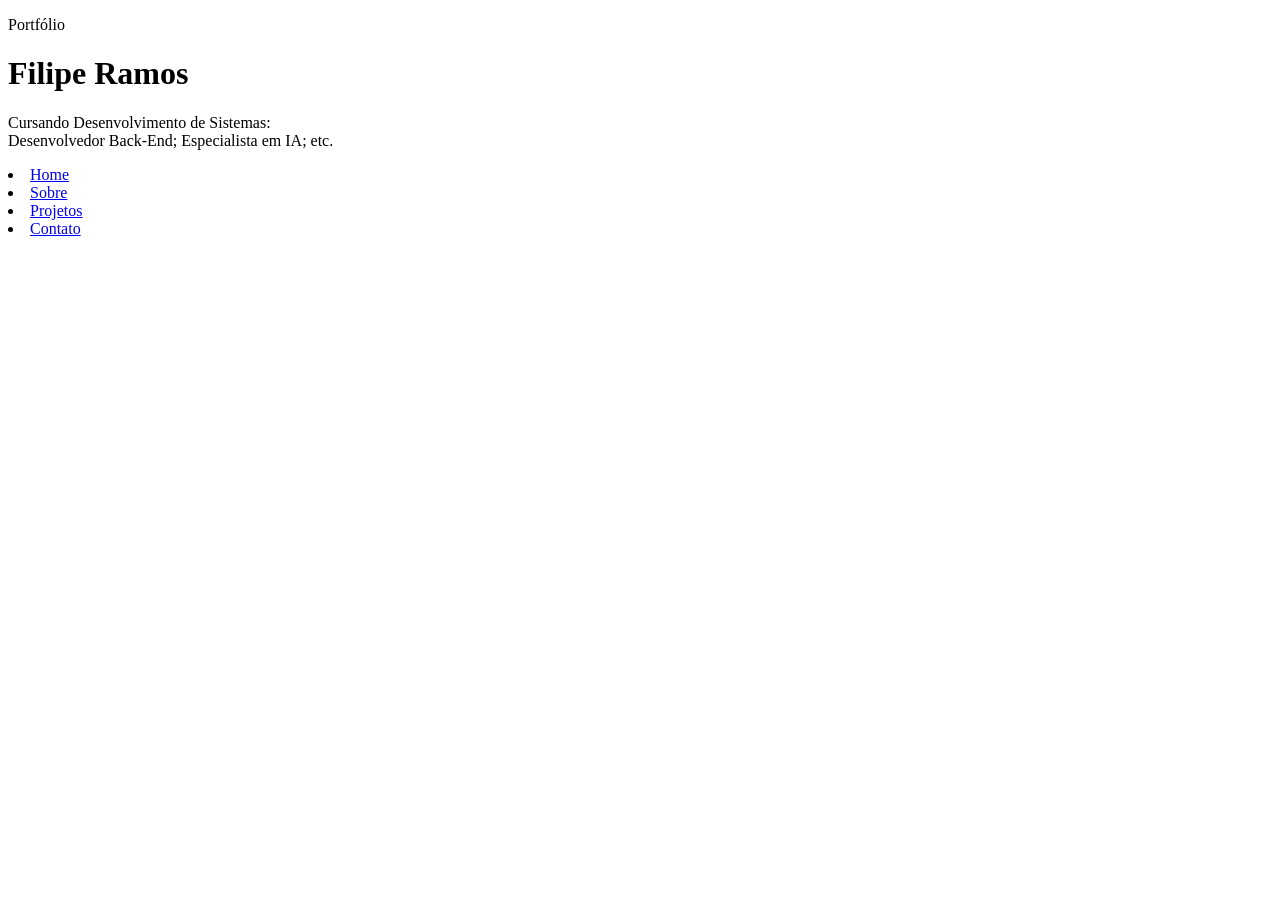
==== index.html @ 6302bd22 "Criação da estrutura inicial do projeto de portfólio" ====
<!DOCTYPE html>
<html lang="en">
<head>
    <meta charset="UTF-8">
    <meta name="viewport" content="width=device-width, initial-scale=1.0">
    <title>Filipe Ramos | Portfólio</title>
    <link rel="stylesheet" href="./style/style.css">
</head>
<body>

    <header class="cabecalho">
        <div class="container">
            <p class="etiqueta">Portfólio</p>

            <h1>Filipe Ramos</h1>

            <p class="subtitulo">
                Cursando Desenvolvimento de Sistemas: <br>
                Desenvolvedor Back-End;
                Especialista em IA;
                etc.
            </p>

            <nav class="menu-principal">
                <li><a class="menu-link" href="index.html">Home</a></li>
                <li><a class="menu-link" href="./pages/sobre.html">Sobre</a></li>
                <li><a class="menu-link" href="./pages/projetos.html">Projetos</a></li>
                <li><a class="menu-link" href="./pages/contato.html">Contato</a></li>
            </nav>

        </div>
    </header>

</body>
</html>
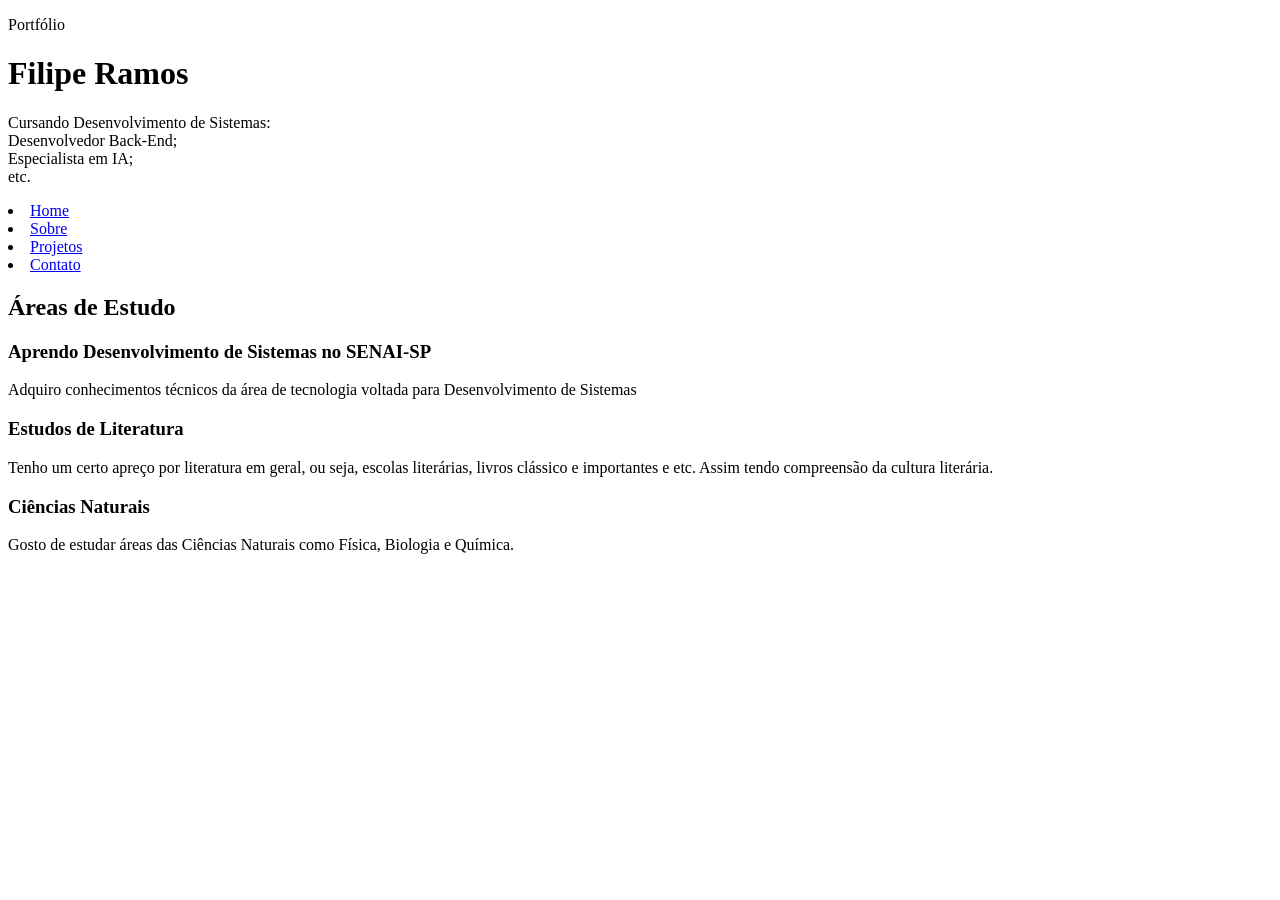
==== commit 7ab7d66a: "Estrutura atualizada" ====
--- a/index.html
+++ b/index.html
@@ -16,8 +16,8 @@
 
             <p class="subtitulo">
                 Cursando Desenvolvimento de Sistemas: <br>
-                Desenvolvedor Back-End;
-                Especialista em IA;
+                Desenvolvedor Back-End; <br>
+                Especialista em IA; <br>
                 etc.
             </p>
 
@@ -31,5 +31,41 @@
         </div>
     </header>
 
+    <main>
+        <section class="secao">
+            <div class="container">
+                <h2 class="titulo-secao">Áreas de Estudo</h2>
+                <div class="grade-cards">
+                    <article class="card">
+                        <h3>Aprendo Desenvolvimento de Sistemas no SENAI-SP</h3>
+                        <p>
+                            Adquiro conhecimentos técnicos da área de tecnologia voltada para 
+                            Desenvolvimento de Sistemas 
+                        </p>
+                    </article>
+                    <article class="card">
+                        <h3>Estudos de Literatura</h3>
+                        <p>
+                            Tenho um certo apreço por literatura em geral, ou seja,
+                            escolas literárias, livros clássico e importantes e etc.
+                            Assim tendo compreensão da cultura literária.
+                        </p>
+                    </article>
+                    <article class="card">
+                        <h3>Ciências Naturais</h3>
+                        <p>
+                            Gosto de estudar áreas das Ciências Naturais como Física,
+                            Biologia e Química.
+                        </p>
+                    </article>
+                </div>
+            </div>
+        </section>
+    </main>
+
 </body>
-</html>+</html>
+
+
+
+
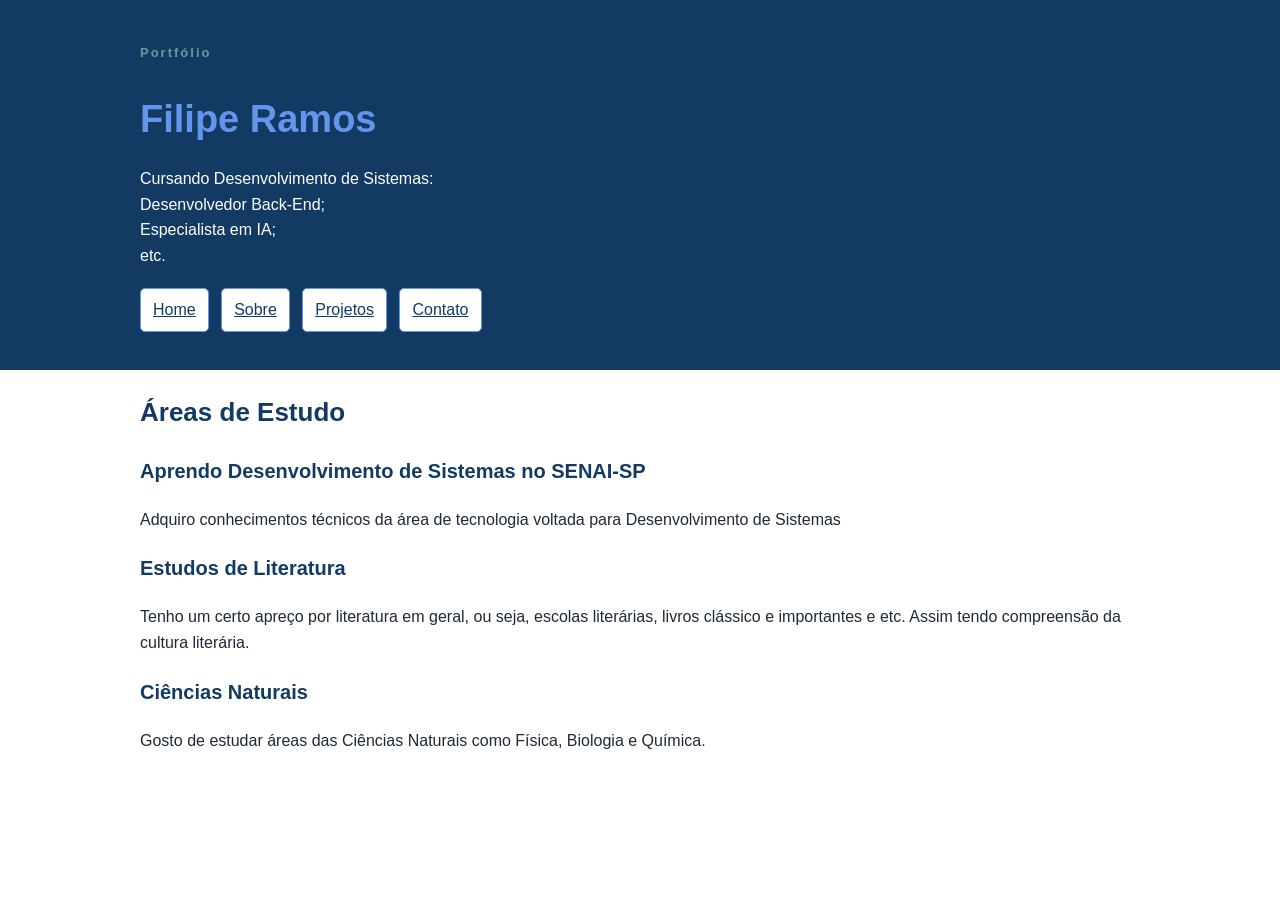
==== commit 1b5dec03: "Estilização do header" ====
--- a/index.html
+++ b/index.html
@@ -21,11 +21,14 @@
                 etc.
             </p>
 
+            
             <nav class="menu-principal">
-                <li><a class="menu-link" href="index.html">Home</a></li>
-                <li><a class="menu-link" href="./pages/sobre.html">Sobre</a></li>
-                <li><a class="menu-link" href="./pages/projetos.html">Projetos</a></li>
-                <li><a class="menu-link" href="./pages/contato.html">Contato</a></li>
+                <ul class="menu-lista">
+                    <li><a class="menu-link" href="index.html">Home</a></li>
+                    <li><a class="menu-link" href="./pages/sobre.html">Sobre</a></li>
+                    <li><a class="menu-link" href="./pages/projetos.html">Projetos</a></li>
+                    <li><a class="menu-link" href="./pages/contato.html">Contato</a></li>
+                </ul>   
             </nav>
 
         </div>
--- a/style/style.css
+++ b/style/style.css
@@ -0,0 +1,89 @@
+*{
+    box-sizing: border-box;
+    
+}
+
+body{
+    margin: 0;
+
+    background-color: white;
+    color: #1f2937;
+
+    font-family: Arial, Helvetica, sans-serif;
+    font-size: 16px;
+    line-height: 1.6;
+}
+
+h2, h3{
+    color: #123a63;
+}
+
+h1{
+    color:cornflowerblue;
+    font-size: 38px;
+    margin-bottom: 10px;
+}
+
+h2{
+    font-size: 26px;
+}
+
+h3{
+    font-size: 20px;
+}
+
+a{
+    color: blue;
+}
+
+.container{
+    width: 90%;
+    max-width: 1000px;
+
+    margin: 0 auto;
+}
+
+.cabecalho{
+    background-color: #123a63;
+    color: white;
+    padding: 30px 0;
+}
+
+.etiqueta{
+    margin-bottom: 5px;
+    color: cadetblue;
+    font-size: 13px;
+    font-weight: bold;
+    letter-spacing: 2px;
+}
+
+.subtitulo{
+    max-width: 700px;
+}
+
+.menu-lista{
+    margin: 20px 0 0;
+    padding: 0;
+    list-style: none;
+}
+
+.menu-lista li{
+    display: inline-block;
+    margin-right: 8px;
+    margin-bottom: 8px;
+}
+
+.menu-link{
+    display: inline-block;
+    padding: 8px 12px;
+    background-color: white;
+    color: #123a63;
+    border: 1px solid cornflowerblue;
+    border-radius: 5px;
+
+}
+
+a:hover{
+    color: blueviolet;
+}
+
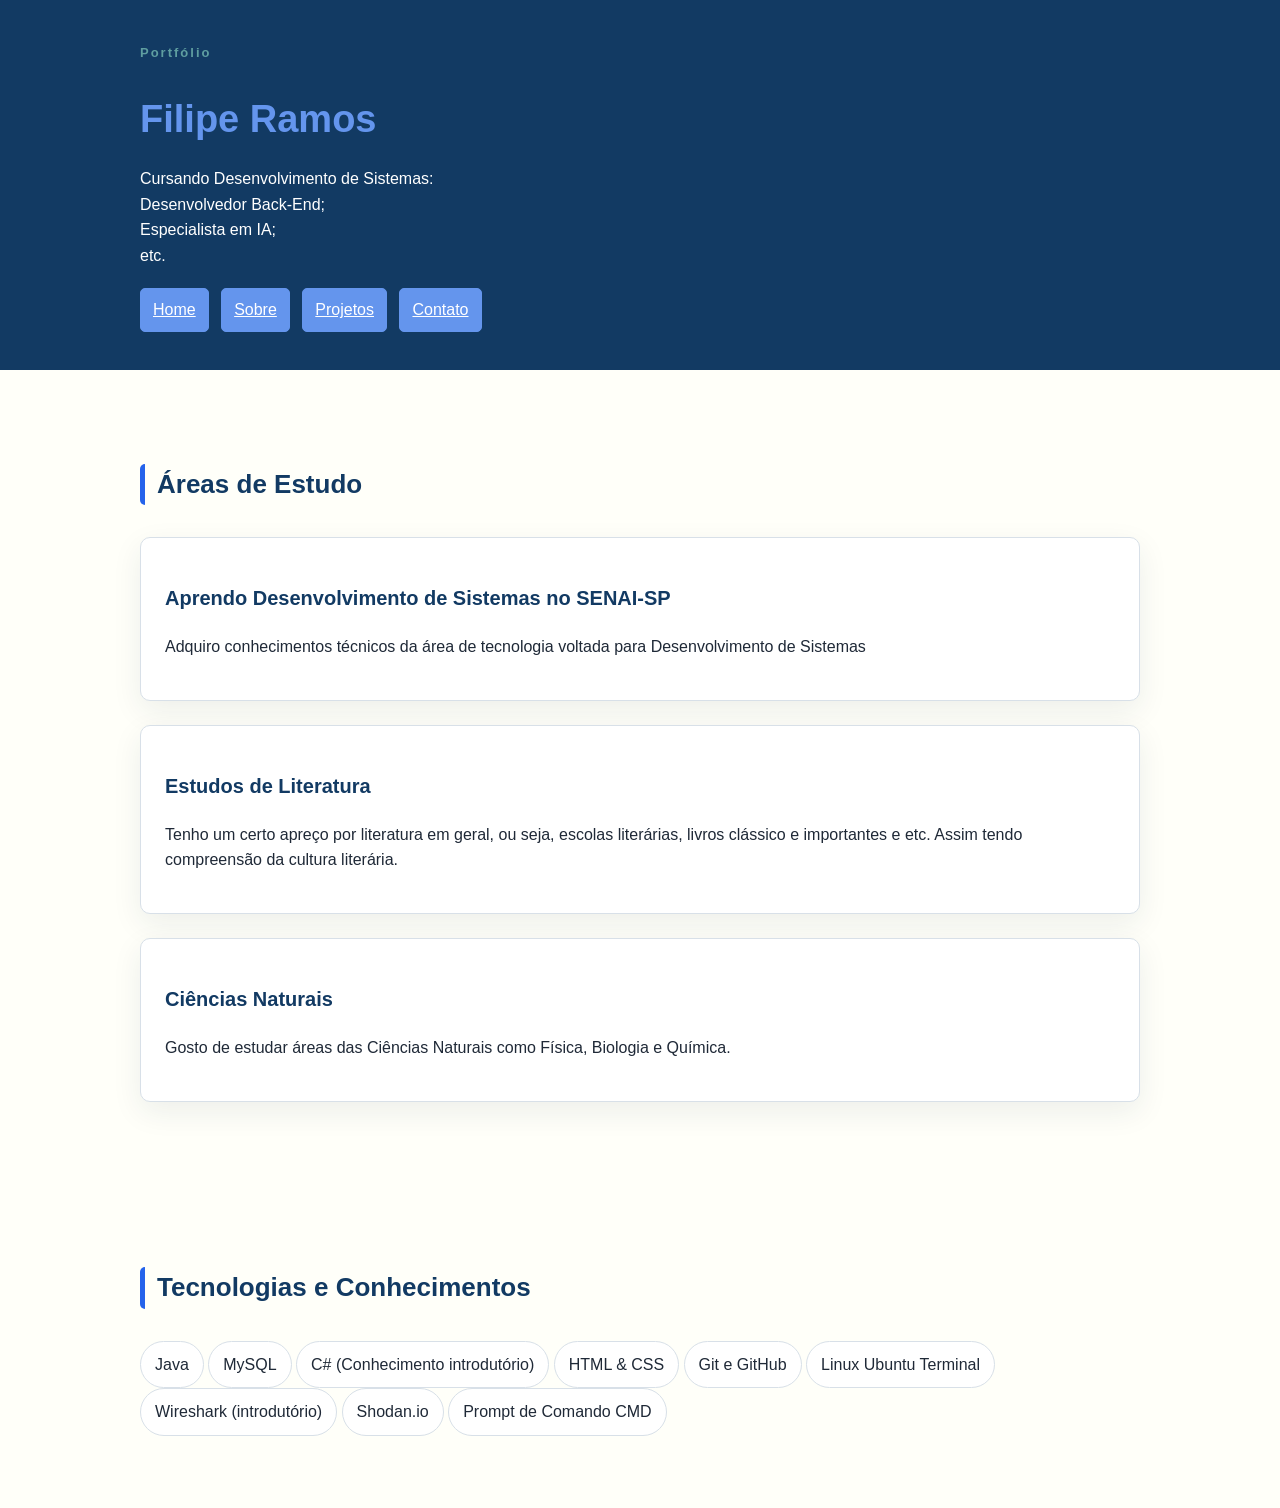
==== commit 3dc90837: "Estilização do conteúdo da página" ====
--- a/index.html
+++ b/index.html
@@ -64,7 +64,27 @@
                 </div>
             </div>
         </section>
+        <section class="secao secao-tecnologias">
+            <div class="container">
+                <h2 class="titulo-secao">Tecnologias e Conhecimentos</h2>
+                <ul class="lista-tecnologias">
+                    <li>Java</li>
+                    <li>MySQL</li>
+                    <li>C# (Conhecimento introdutório)</li>
+                    <li>HTML & CSS</li>
+                    <li>Git e GitHub</li>
+                    <li>Linux Ubuntu Terminal</li>
+                    <li>Wireshark (introdutório)</li>
+                    <li>Shodan.io</li>
+                    <li>Prompt de Comando CMD</li>
+                </ul>
+            </div>
+        </section>
     </main>
+
+    <footer>
+        
+    </footer>
 
 </body>
 </html>
--- a/style/style.css
+++ b/style/style.css
@@ -6,7 +6,7 @@
 body{
     margin: 0;
 
-    background-color: white;
+    background-color: #fffff9;
     color: #1f2937;
 
     font-family: Arial, Helvetica, sans-serif;
@@ -76,8 +76,8 @@
 .menu-link{
     display: inline-block;
     padding: 8px 12px;
-    background-color: white;
-    color: #123a63;
+    background-color: cornflowerblue;
+    color: white;
     border: 1px solid cornflowerblue;
     border-radius: 5px;
 
@@ -87,3 +87,49 @@
     color: blueviolet;
 }
 
+.secao{
+    padding: 72px;
+}
+
+.titulo-secao{
+    margin-bottom: 32px;
+    padding-left: 12px;
+    border-left: 5px solid #2563eb;
+    border-radius: 5px;
+}
+
+.grade-cards{
+    display: grid;
+    gap: 24px;
+}
+
+.card{
+    padding: 24px;
+    background-color: white;
+    border: 1px solid #d8e0e8;
+    border-radius: 10px;
+    box-shadow: 0 10px 30px rgba(20, 45, 70, 0.08);
+}
+
+.lista-tecnologias{
+    display: inline-block;
+    gap: 12px;
+    list-style: none;
+    padding: 0;
+    margin: 0;
+}
+
+.lista-tecnologias li{
+    padding: 10px 14px;
+    background-color: #fff;
+    display: inline-block;
+    border: 1px solid #d8e0e8;
+    border-radius: 999px;
+}
+
+
+
+
+
+
+
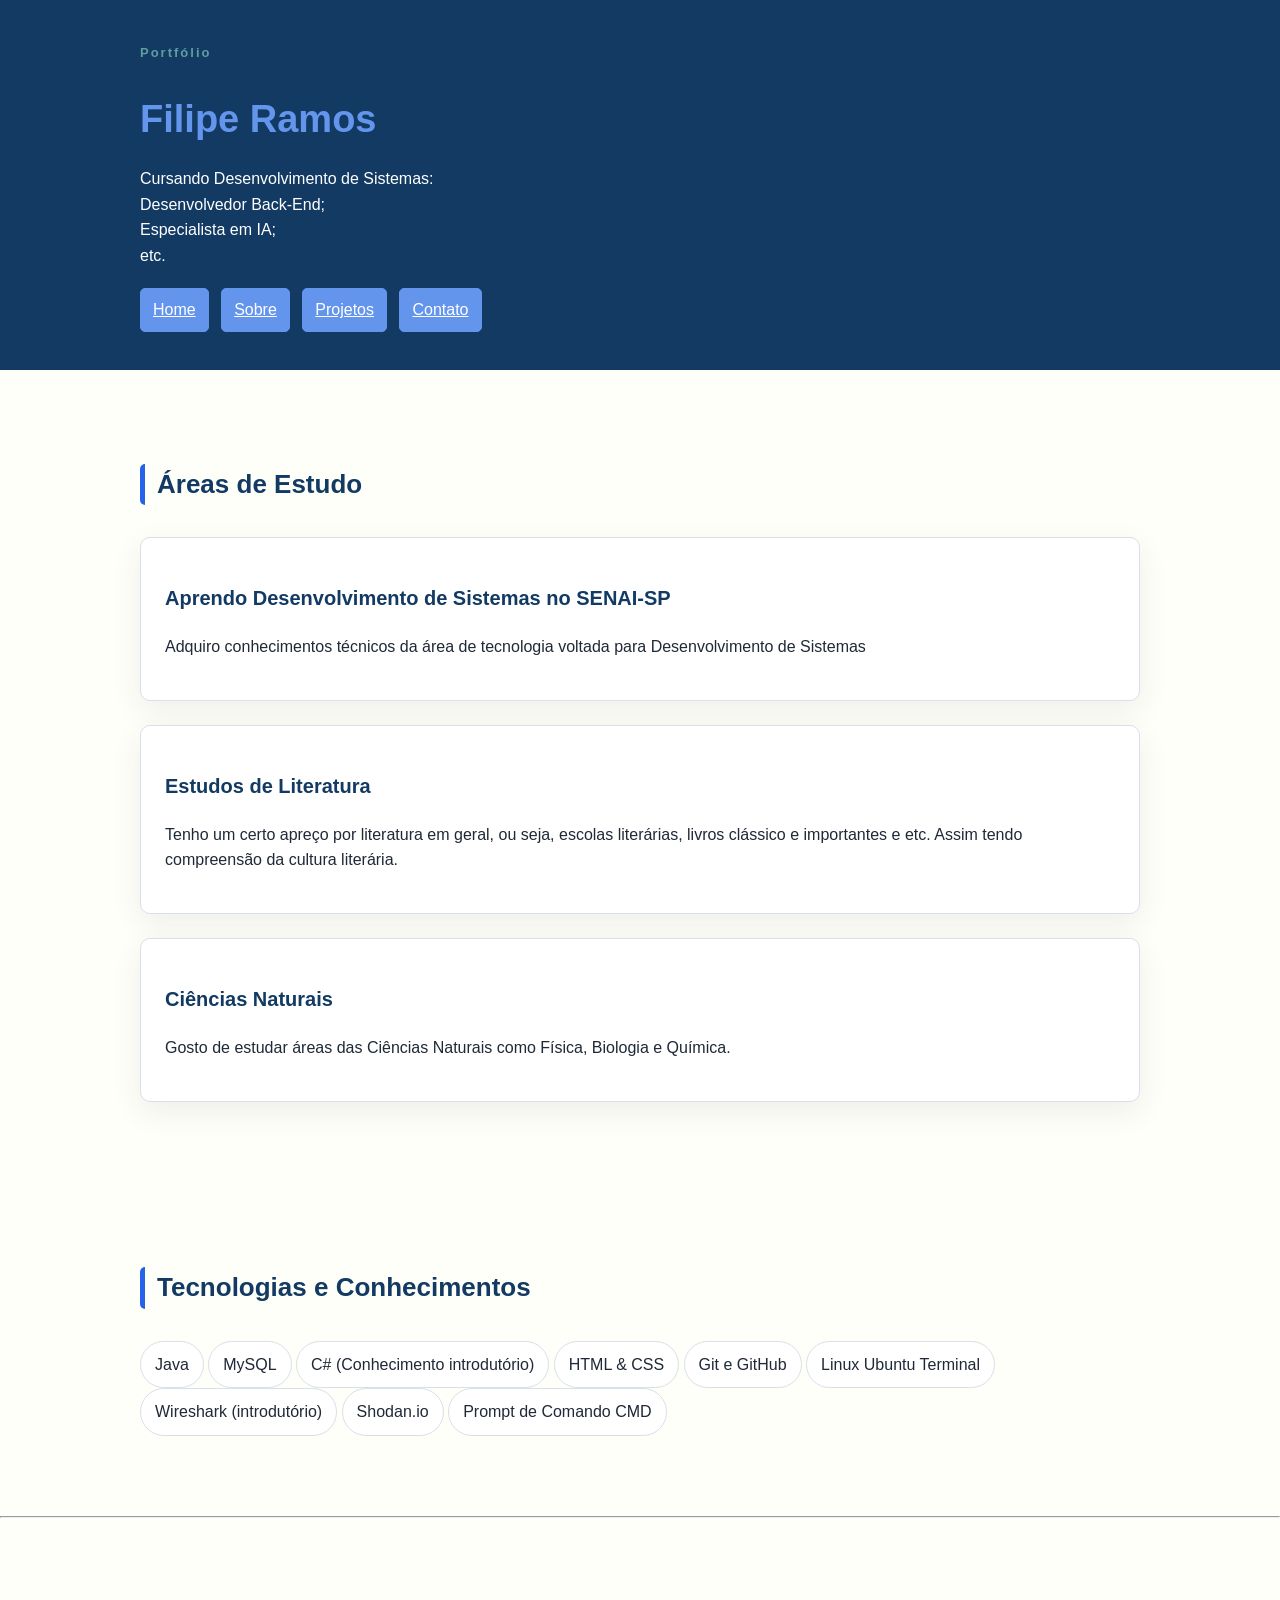
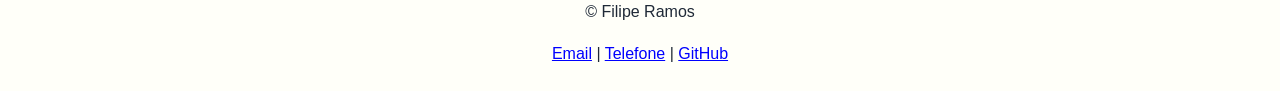
==== commit b601af15: "Estilização do Rodapé" ====
--- a/index.html
+++ b/index.html
@@ -82,9 +82,22 @@
         </section>
     </main>
 
-    <footer>
-        
+    <hr>
+
+    <footer class="rodape">
+        <div class="container">
+            <p>&copy; Filipe Ramos</p>
+
+            <andres>
+                <a href="mailto:filiperamos.sep@gmail.com">Email</a>
+                <span> | </span>
+                <a href="tel:+55 15 99111-4959">Telefone</a>
+                <span> | </span>
+                <a href="https://github.com/FilipeRamos-Dev" target="_blank">GitHub</a>
+            </andres>
+        </div>
     </footer>
+
 
 </body>
 </html>
@@ -92,3 +105,4 @@
 
 
 
+
--- a/style/style.css
+++ b/style/style.css
@@ -127,9 +127,15 @@
     border-radius: 999px;
 }
 
+.rodape{
+    margin-top: 40px;
+    padding: 25px;
+    text-align: center;
+}
+
+.rodape-anddress{
+    font-style: normal;
+}
 
 
 
-
-
-
